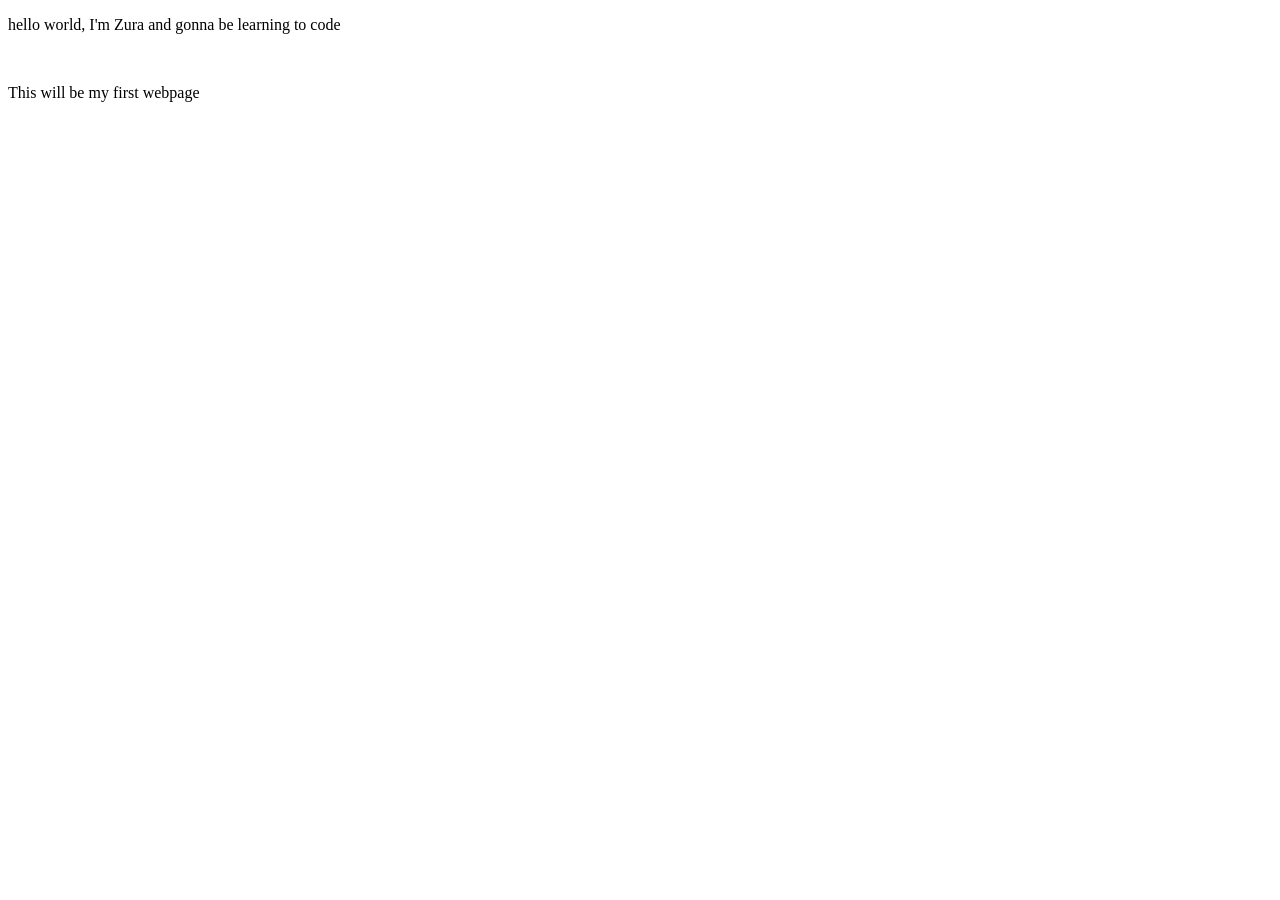
==== index.html @ 0adbd9dd "first web" ====
<!DOCTYPE html>
<html lang="en">
<head>
    <meta charset="UTF-8">
    <meta name="viewport" content="width=device-width, initial-scale=1.0">
    <title>Document</title>
</head>
<body>
    <p>hello world, I'm Zura and gonna be learning to code</p>
    <br>
    <p>This will be my first webpage</p>
</body>
</html>
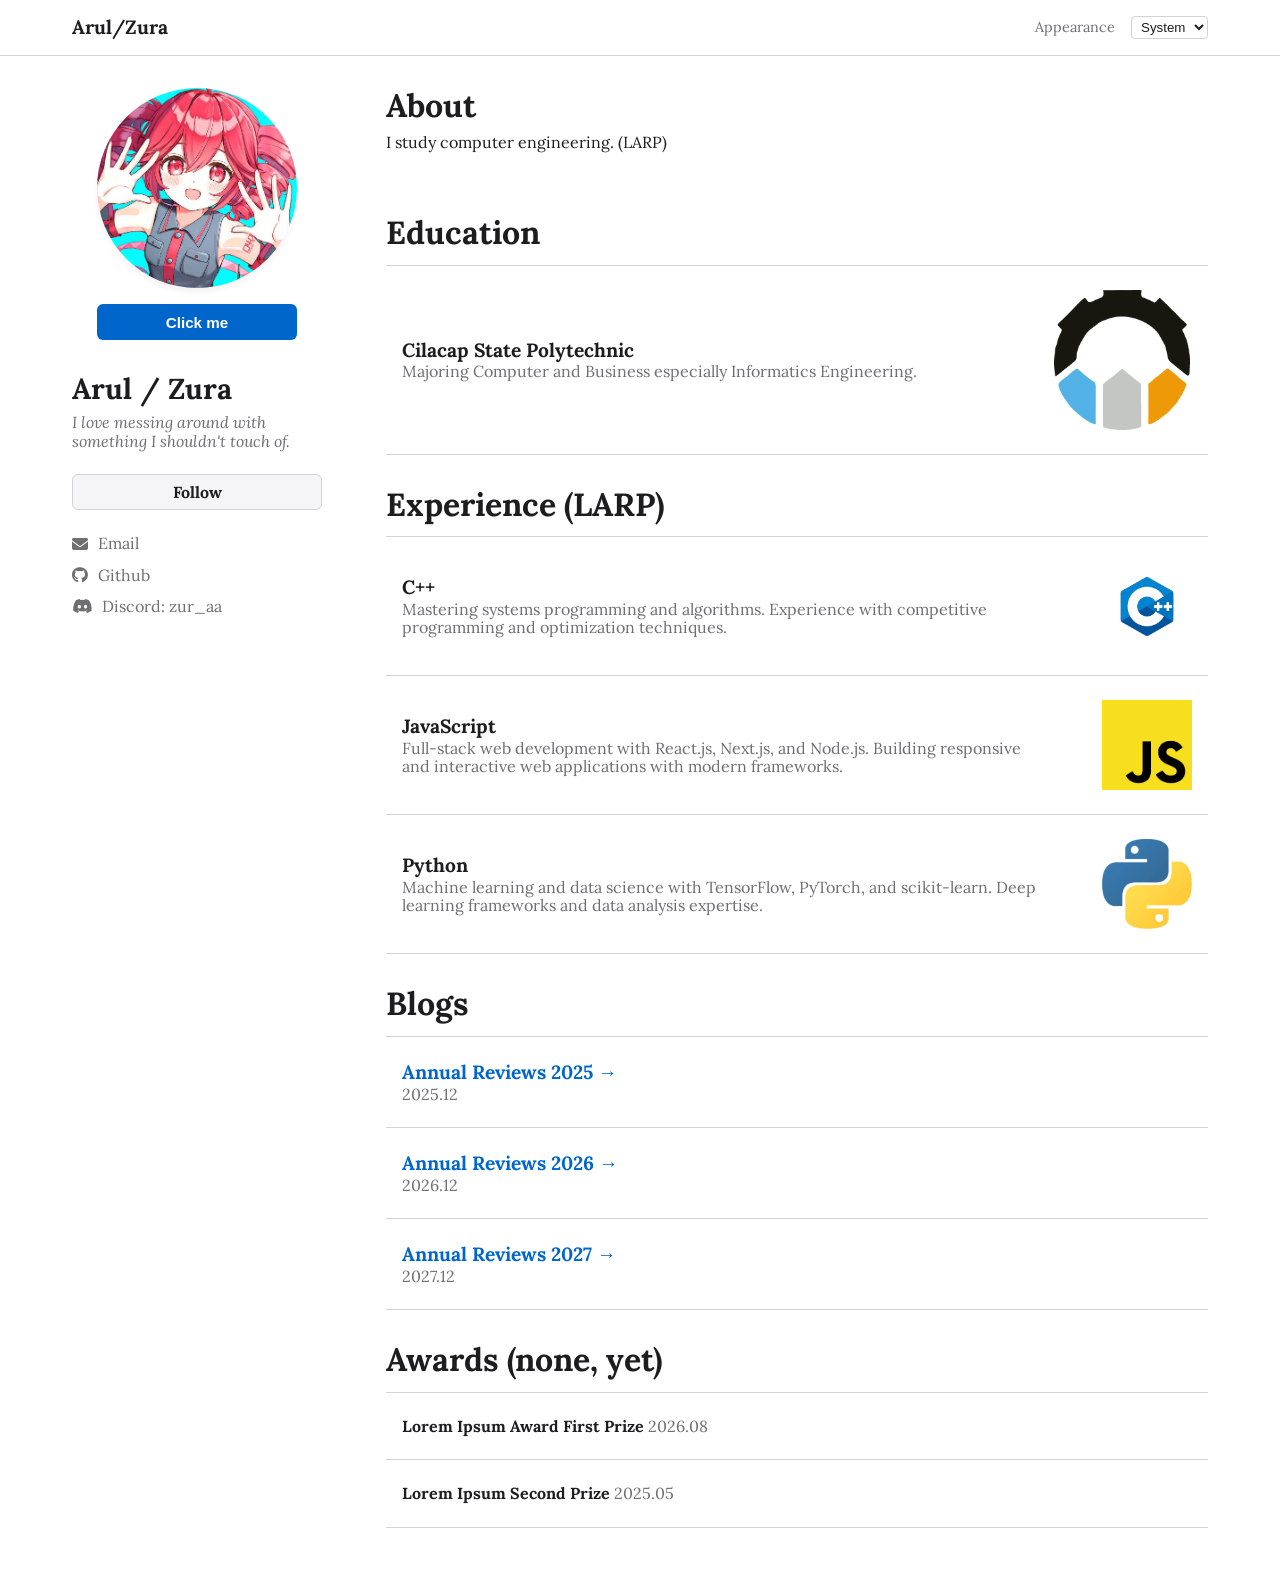
==== commit d0bff19d: "Update portfolio: add programming languages, frameworks, blogs, animations, and Teto interaction" ====
--- a/index.html
+++ b/index.html
@@ -1,13 +1,143 @@
 <!DOCTYPE html>
-<html lang="en">
+<html lang="en" data-theme="dark">
 <head>
     <meta charset="UTF-8">
     <meta name="viewport" content="width=device-width, initial-scale=1.0">
-    <title>Document</title>
+    <title>Arul Zura</title>
+    <link rel="preconnect" href="https://fonts.googleapis.com">
+    <link rel="preconnect" href="https://fonts.gstatic.com" crossorigin>
+    <link href="https://fonts.googleapis.com/css2?family=Lora:ital,wght@0,400;0,500;0,600;0,700;1,400&display=swap" rel="stylesheet">
+    <link rel="stylesheet" href="style.css?v=3">
+    <!-- FontAwesome for icons -->
+    <link rel="stylesheet" href="https://cdnjs.cloudflare.com/ajax/libs/font-awesome/6.4.0/css/all.min.css">
 </head>
 <body>
-    <p>hello world, I'm Zura and gonna be learning to code</p>
-    <br>
-    <p>This will be my first webpage</p>
+    <header class="top-nav">
+        <div class="top-nav-content">
+            <a href="/" class="nav-name">Arul/Zura</a>
+            <div class="theme-toggle">
+                <span>Appearance</span>
+                <select id="theme-select">
+                    <option value="system">System</option>
+                    <option value="light">Light</option>
+                    <option value="dark">Dark</option>
+                </select>
+            </div>
+        </div>
+    </header>
+
+    <div class="container">
+        <!-- Sidebar -->
+        <aside class="sidebar">
+            <div class="profile-container">
+                <div class="gif-container" id="gifContainer"></div>
+                <img src="images/profile_teto.jpg" alt="Portrait of Arul / Zura" class="avatar">
+                <button class="click-me-btn" id="clickMeBtn">Click me</button>
+            </div>
+            <h1>Arul / Zura</h1>
+            <p class="tagline">I love messing around with something I shouldn't touch of.</p>
+            
+            <a href="https://www.instagram.com/manrlhdytt/" target="_blank" class="follow-btn">Follow</a>
+            
+            <ul class="social-links">
+                <li><a href="mailto:manarulhdyt671@gmail.com"><i class="fa-solid fa-envelope"></i> Email</a></li>
+                <li><a href="https://github.com/zuraruldev" target="_blank"><i class="fa-brands fa-github"></i> Github</a></li>
+                <li><a href="#"><i class="fa-brands fa-discord"></i> Discord: zur_aa</a></li>
+            </ul>
+        </aside>
+
+        <!-- Main Content -->
+        <main class="content">
+            <section id="about">
+                <h2>About</h2>
+                <p>I study computer engineering. (LARP)</p>
+            </section>
+            
+            <section id="education">
+                <h2>Education</h2>
+                <a href="https://pnc.ac.id/tentang-kami-2/" target="_blank" class="item-link">
+                    <div class="item">
+                        <div class="item-text">
+                            <h3>Cilacap State Polytechnic</h3>
+                            <p>Majoring Computer and Business especially Informatics Engineering.</p>
+                        </div>
+                        <img src="images/cilacap_state_polytechnic.png" alt="Cilacap State Polytechnic" class="item-logo" id="poly-logo">
+                    </div>
+                </a>
+            </section>
+            
+            <section id="experience">
+                <h2>Experience (LARP)</h2>
+                
+                <div class="item-link">
+                    <div class="item">
+                        <div class="item-text">
+                            <h3>C++</h3>
+                            <p>Mastering systems programming and algorithms. Experience with competitive programming and optimization techniques.</p>
+                        </div>
+                        <img src="images/cpp.png" alt="C++" class="item-logo">
+                    </div>
+                </div>
+                
+                <div class="item-link">
+                    <div class="item">
+                        <div class="item-text">
+                            <h3>JavaScript</h3>
+                            <p>Full-stack web development with React.js, Next.js, and Node.js. Building responsive and interactive web applications with modern frameworks.</p>
+                        </div>
+                        <img src="images/javascript.png" alt="JavaScript" class="item-logo">
+                    </div>
+                </div>
+                
+                <div class="item-link">
+                    <div class="item">
+                        <div class="item-text">
+                            <h3>Python</h3>
+                            <p>Machine learning and data science with TensorFlow, PyTorch, and scikit-learn. Deep learning frameworks and data analysis expertise.</p>
+                        </div>
+                        <img src="images/pythonpng.png" alt="Python" class="item-logo">
+                    </div>
+                </div>
+            </section>
+            
+            <section id="blogs">
+                <h2>Blogs</h2>
+                <div class="item">
+                    <div class="item-text">
+                        <h3><a href="Blogs/index.html">Annual Reviews 2025 →</a></h3>
+                        <p>2025.12</p>
+                    </div>
+                </div>
+                <div class="item">
+                    <div class="item-text">
+                        <h3><a href="Blogs/index.html">Annual Reviews 2026 →</a></h3>
+                        <p>2026.12</p>
+                    </div>
+                </div>
+                <div class="item">
+                    <div class="item-text">
+                        <h3><a href="Blogs/index.html">Annual Reviews 2027 →</a></h3>
+                        <p>2027.12</p>
+                    </div>
+                </div>
+            </section>
+            
+            <section id="awards">
+                <h2>Awards (none, yet)</h2>
+                <div class="item">
+                    <div class="item-text">
+                        <p><strong>Lorem Ipsum Award First Prize</strong> 2026.08</p>
+                    </div>
+                </div>
+                <div class="item">
+                    <div class="item-text">
+                        <p><strong>Lorem Ipsum Second Prize</strong> 2025.05</p>
+                    </div>
+                </div>
+            </section>
+        </main>
+    </div>
+    
+    <script src="script.js"></script>
 </body>
 </html>
--- a/style.css
+++ b/style.css
@@ -0,0 +1,486 @@
+:root {
+    --bg-color: #ffffff;
+    --text-color: #1d1d1f;
+    --text-muted: #6e6e73;
+    --link-color: #0066cc;
+    --border-color: #d2d2d7;
+    --btn-bg: #f5f5f7;
+    --btn-hover: #e8e8ed;
+    --shadow: 0 4px 6px rgba(0, 0, 0, 0.05);
+}
+
+[data-theme="dark"] {
+    --bg-color: #081720;
+    --text-color: #eaf7fc;
+    --text-muted: #a9c1cc;
+    --link-color: #75cbf2;
+    --border-color: rgba(117, 203, 242, 0.18);
+    --btn-bg: rgba(13, 30, 40, 0.68);
+    --btn-hover: rgba(13, 30, 40, 0.85);
+    --shadow: 0 16px 44px rgba(0, 0, 0, 0.3);
+}
+
+* {
+    box-sizing: border-box;
+    margin: 0;
+    padding: 0;
+    transition: background-color 0.3s ease, color 0.3s ease, border-color 0.3s ease;
+}
+
+body {
+    font-family: 'Lora', "Iowan Old Style", "Palatino Linotype", "Book Antiqua", Georgia, serif;
+    background-color: var(--bg-color);
+    color: var(--text-color);
+    line-height: 1.15;
+}
+
+[data-theme="dark"] body {
+    background-image: radial-gradient(circle at 78% -10rem, rgba(56, 189, 248, 0.07), transparent 34rem);
+}
+
+a {
+    color: var(--link-color);
+    text-decoration: none;
+}
+
+a:hover {
+    text-decoration: underline;
+}
+
+hr {
+    display: none;
+}
+
+.top-nav {
+    border-bottom: 1px solid var(--border-color);
+}
+
+.top-nav-content {
+    display: flex;
+    justify-content: space-between;
+    align-items: center;
+    max-width: 1200px;
+    margin: 0 auto;
+    padding: 1rem 2rem;
+}
+
+.nav-name {
+    font-weight: bold;
+    font-size: 1.2rem;
+    color: var(--text-color);
+}
+
+.nav-name:hover {
+    text-decoration: none;
+}
+
+.container {
+    max-width: 1200px;
+    margin: 0 auto;
+    padding: 2rem;
+    display: flex;
+    gap: 4rem;
+}
+
+/* Sidebar */
+.sidebar {
+    width: 250px;
+    flex-shrink: 0;
+    position: sticky;
+    top: 2rem;
+    height: max-content;
+}
+
+.theme-toggle {
+    display: flex;
+    justify-content: space-between;
+    align-items: center;
+    font-size: 0.9rem;
+    color: var(--text-muted);
+    gap: 1rem;
+}
+
+.theme-toggle select {
+    background: var(--bg-color);
+    color: var(--text-color);
+    border: 1px solid var(--border-color);
+    border-radius: 4px;
+    padding: 2px 5px;
+    cursor: pointer;
+}
+
+/* Profile Container */
+.profile-container {
+    position: relative;
+    margin-bottom: 1rem;
+    display: flex;
+    flex-direction: column;
+    align-items: center;
+}
+
+.gif-container {
+    position: absolute;
+    left: -120px;
+    top: 50%;
+    transform: translateY(-50%);
+    width: 100px;
+    height: 100px;
+    opacity: 0;
+    pointer-events: none;
+    animation: slideInGif 0.5s ease-out forwards;
+}
+
+.gif-container img {
+    width: 100%;
+    height: 100%;
+    object-fit: contain;
+}
+
+.gif-container.active {
+    opacity: 1;
+    pointer-events: auto;
+    animation: slideInGif 0.5s ease-out;
+}
+
+.gif-container.inactive {
+    animation: slideOutGif 0.5s ease-out forwards;
+}
+
+@keyframes slideInGif {
+    from {
+        opacity: 0;
+        transform: translateY(-50%) translateX(20px);
+    }
+    to {
+        opacity: 1;
+        transform: translateY(-50%) translateX(0);
+    }
+}
+
+@keyframes slideOutGif {
+    from {
+        opacity: 1;
+        transform: translateY(-50%) translateX(0);
+    }
+    to {
+        opacity: 0;
+        transform: translateY(-50%) translateX(20px);
+    }
+}
+
+.avatar {
+    width: 200px;
+    height: 200px;
+    border-radius: 50%;
+    object-fit: cover;
+    margin-bottom: 1rem;
+    box-shadow: var(--shadow);
+    animation: fadeInAvatar 0.6s ease-out;
+    transition: transform 0.3s ease;
+    flex-shrink: 0;
+}
+
+.avatar:hover {
+    transform: scale(1.05);
+}
+
+@keyframes fadeInAvatar {
+    from {
+        opacity: 0;
+        transform: scale(0.95);
+    }
+    to {
+        opacity: 1;
+        transform: scale(1);
+    }
+}
+
+.click-me-btn {
+    display: block;
+    width: 100%;
+    max-width: 200px;
+    padding: 0.6rem;
+    background-color: var(--link-color);
+    color: white;
+    border: none;
+    border-radius: 6px;
+    cursor: pointer;
+    font-weight: bold;
+    font-size: 0.95rem;
+    margin-bottom: 1rem;
+    transition: transform 0.2s ease, box-shadow 0.2s ease;
+    animation: popIn 0.5s cubic-bezier(0.68, -0.55, 0.265, 1.55);
+}
+
+.click-me-btn:hover {
+    transform: scale(1.05);
+    box-shadow: 0 6px 12px rgba(0, 102, 204, 0.3);
+}
+
+.click-me-btn:active {
+    transform: scale(0.98);
+}
+
+@keyframes popIn {
+    from {
+        opacity: 0;
+        transform: scale(0.5);
+    }
+    to {
+        opacity: 1;
+        transform: scale(1);
+    }
+}
+
+h1 {
+    font-size: 1.8rem;
+    margin-bottom: 0.5rem;
+    animation: fadeInText 0.6s ease-out 0.1s backwards;
+}
+
+@keyframes fadeInText {
+    from {
+        opacity: 0;
+        transform: translateY(10px);
+    }
+    to {
+        opacity: 1;
+        transform: translateY(0);
+    }
+}
+
+.tagline {
+    color: var(--text-muted);
+    margin-bottom: 1.5rem;
+    font-style: italic;
+    animation: fadeInText 0.6s ease-out 0.2s backwards;
+}
+
+.follow-btn {
+    display: block;
+    text-align: center;
+    width: 100%;
+    padding: 0.5rem;
+    background-color: var(--btn-bg);
+    color: var(--text-color);
+    border: 1px solid var(--border-color);
+    border-radius: 6px;
+    cursor: pointer;
+    font-weight: bold;
+    margin-bottom: 1.5rem;
+    animation: fadeInText 0.6s ease-out 0.3s backwards;
+    transition: background-color 0.2s ease, transform 0.2s ease;
+}
+
+.follow-btn:hover {
+    background-color: var(--btn-hover);
+    transform: translateY(-2px);
+}
+
+.social-links {
+    list-style: none;
+    animation: fadeInText 0.6s ease-out 0.4s backwards;
+}
+
+.social-links li {
+    margin-bottom: 0.8rem;
+}
+
+.social-links a {
+    color: var(--text-muted);
+    display: flex;
+    align-items: center;
+    gap: 10px;
+    transition: transform 0.2s ease;
+}
+
+.social-links a:hover {
+    color: var(--text-color);
+    text-decoration: none;
+    transform: translateX(5px);
+}
+
+/* Main Content */
+.content {
+    flex-grow: 1;
+}
+
+section {
+    margin-bottom: 2rem;
+    animation: fadeInSection 0.6s ease-out;
+}
+
+@keyframes fadeInSection {
+    from {
+        opacity: 0;
+        transform: translateY(20px);
+    }
+    to {
+        opacity: 1;
+        transform: translateY(0);
+    }
+}
+
+section h2 {
+    font-size: 2rem;
+    margin-bottom: 0;
+    padding-bottom: 0.8rem;
+    font-weight: 700;
+    border-bottom: 1px solid var(--border-color);
+}
+
+#about h2 {
+    border-bottom: none;
+    padding-bottom: 0;
+    margin-bottom: 0.5rem;
+}
+
+#about p {
+    color: var(--text-color);
+}
+
+#about {
+    margin-bottom: 4rem;
+}
+
+.item {
+    display: flex;
+    justify-content: space-between;
+    align-items: center;
+    gap: 4rem;
+    padding: 1.5rem 1rem;
+    border-bottom: 1px solid var(--border-color);
+    transition: background-color 0.2s, transform 0.2s ease;
+    cursor: default;
+}
+
+.item:hover {
+    background-color: var(--btn-bg);
+    transform: translateX(5px);
+}
+
+.item-link {
+    color: inherit;
+    text-decoration: none;
+    display: block;
+    cursor: default;
+}
+
+.item-link:hover {
+    text-decoration: none;
+}
+
+.item-link .item {
+    /* If item is inside link, let it still handle the border */
+}
+
+.item-text {
+    padding: 0;
+    flex-grow: 1;
+}
+
+.item-text h3 {
+    font-size: 1.2rem;
+    margin-bottom: 0.1rem;
+}
+
+.item-text p {
+    color: var(--text-muted);
+    margin-top: 0;
+}
+
+.item-logo {
+    width: 90px;
+    height: 90px;
+    object-fit: contain;
+    flex-shrink: 0;
+    transition: transform 0.3s ease;
+    animation: rotateIn 0.6s ease-out;
+}
+
+.item-logo:hover {
+    transform: scale(1.1) rotate(5deg);
+}
+
+@keyframes rotateIn {
+    from {
+        opacity: 0;
+        transform: rotate(-20deg) scale(0.8);
+    }
+    to {
+        opacity: 1;
+        transform: rotate(0) scale(1);
+    }
+}
+
+#poly-logo {
+    width: 140px;
+    height: 140px;
+}
+
+#awards ul {
+    list-style-position: inside;
+    color: var(--text-muted);
+}
+
+#awards li {
+    margin-bottom: 0.5rem;
+}
+
+#awards strong {
+    color: var(--text-color);
+}
+
+/* Responsive */
+@media (max-width: 768px) {
+    .top-nav-content {
+        padding: 1rem;
+    }
+    
+    .container {
+        flex-direction: column;
+        gap: 2rem;
+    }
+    
+    .sidebar {
+        width: 100%;
+        text-align: center;
+        display: flex;
+        flex-direction: column;
+        align-items: center;
+        position: relative;
+        top: 0;
+    }
+    
+    .profile-container {
+        width: 100%;
+    }
+    
+    .gif-container {
+        position: static;
+        transform: none;
+        margin-bottom: 1rem;
+        width: 100px;
+        height: 100px;
+    }
+    
+    .gif-container.inactive {
+        display: none;
+    }
+    
+    .social-links {
+        display: flex;
+        flex-wrap: wrap;
+        justify-content: center;
+        gap: 1.5rem;
+    }
+    
+    .social-links li {
+        margin-bottom: 0;
+    }
+    
+    .theme-toggle {
+        width: 100%;
+        max-width: 250px;
+    }
+}
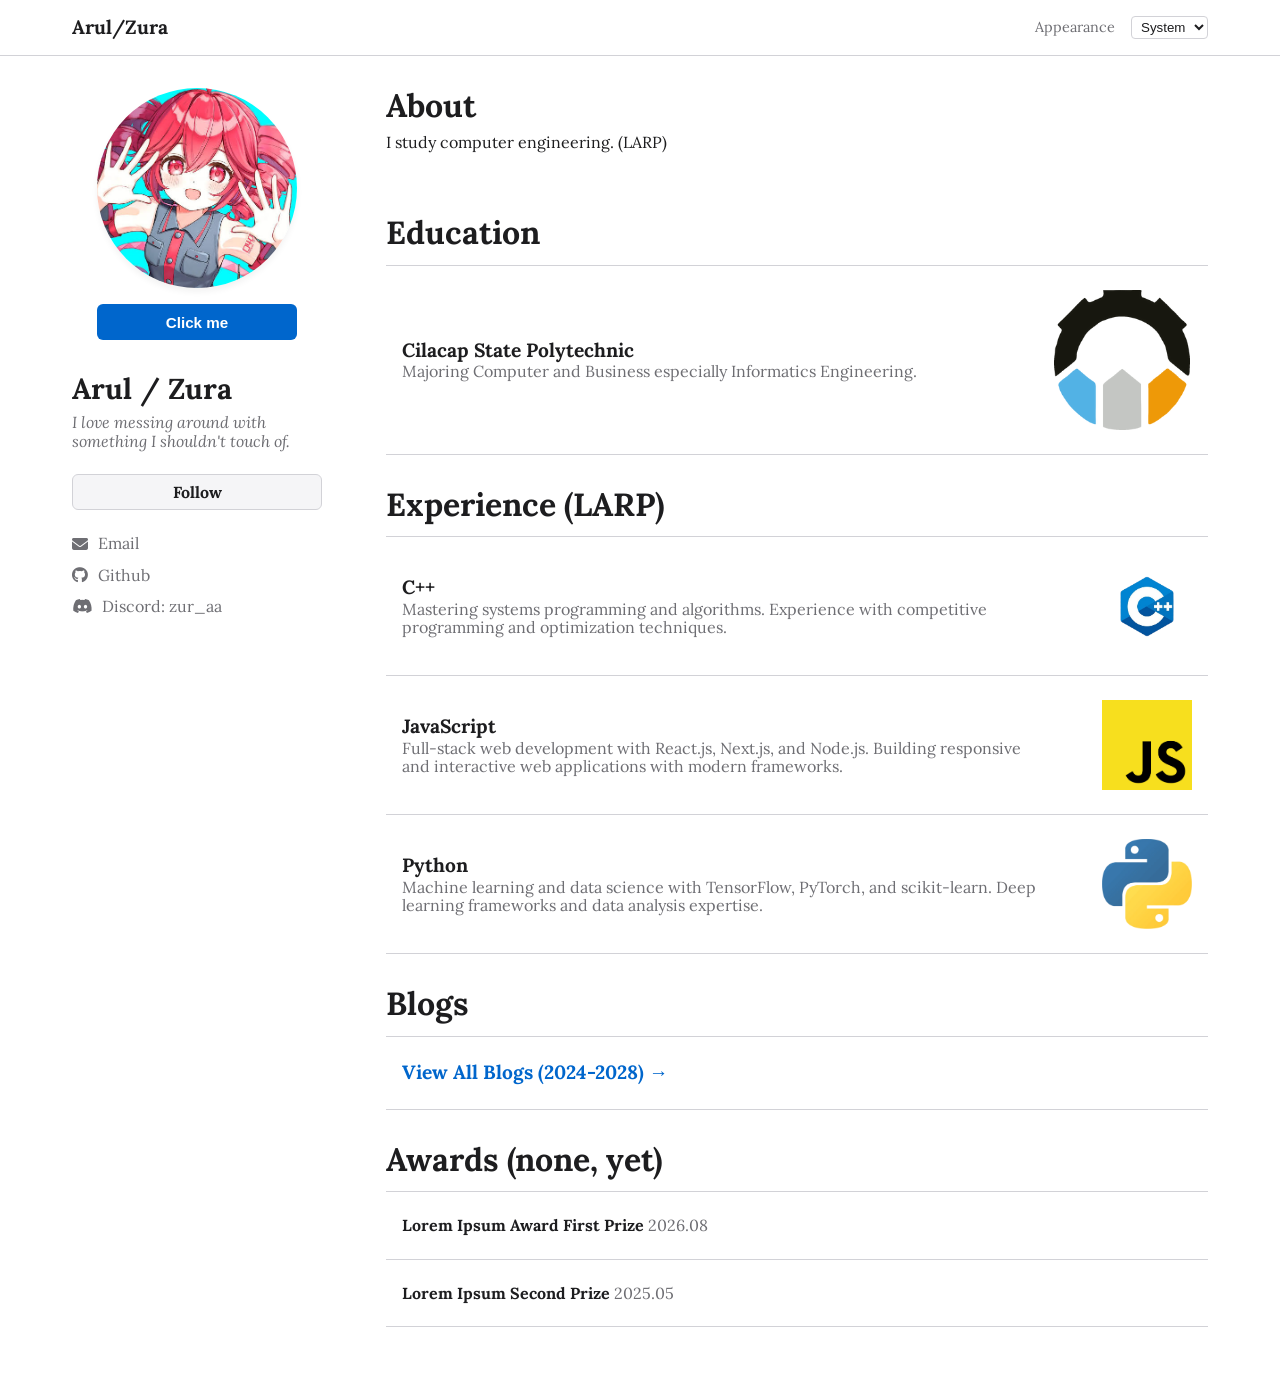
==== commit bec11861: "Fix blogs section to link to full blog page with all entries" ====
--- a/index.html
+++ b/index.html
@@ -104,20 +104,7 @@
                 <h2>Blogs</h2>
                 <div class="item">
                     <div class="item-text">
-                        <h3><a href="Blogs/index.html">Annual Reviews 2025 →</a></h3>
-                        <p>2025.12</p>
-                    </div>
-                </div>
-                <div class="item">
-                    <div class="item-text">
-                        <h3><a href="Blogs/index.html">Annual Reviews 2026 →</a></h3>
-                        <p>2026.12</p>
-                    </div>
-                </div>
-                <div class="item">
-                    <div class="item-text">
-                        <h3><a href="Blogs/index.html">Annual Reviews 2027 →</a></h3>
-                        <p>2027.12</p>
+                        <h3><a href="Blogs/index.html">View All Blogs (2024-2028) →</a></h3>
                     </div>
                 </div>
             </section>
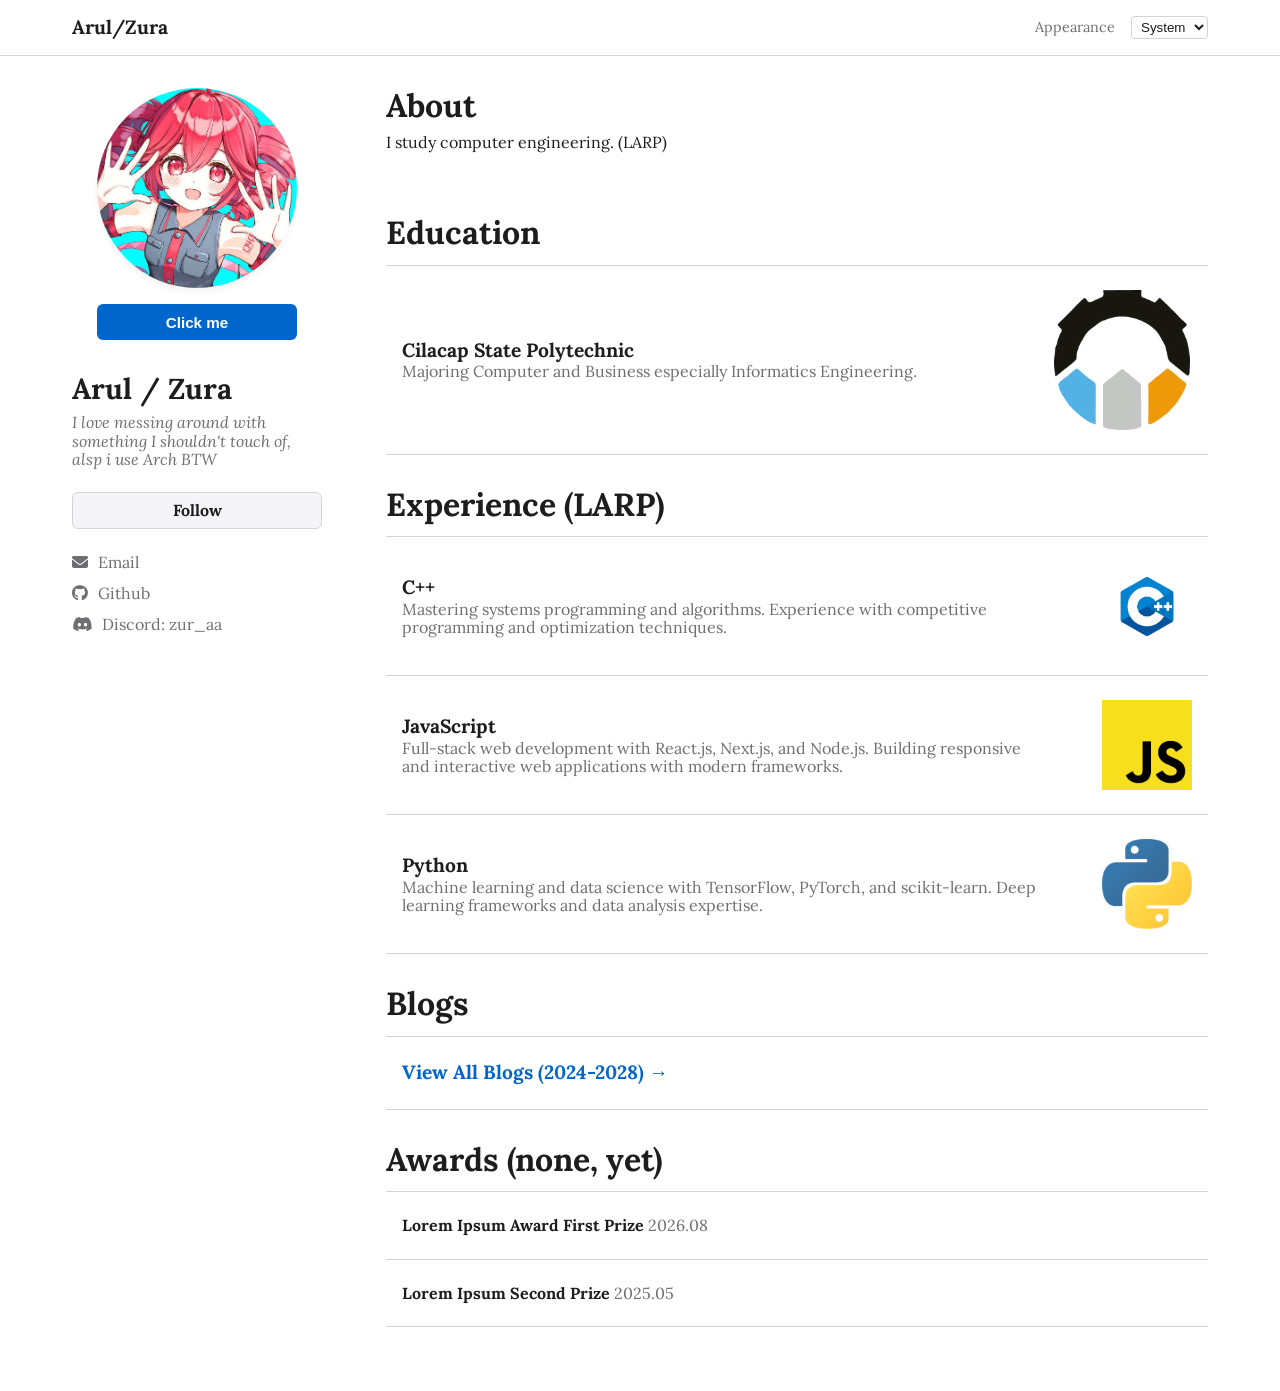
==== commit f20b3fea: "Update index.html" ====
--- a/index.html
+++ b/index.html
@@ -35,7 +35,7 @@
                 <button class="click-me-btn" id="clickMeBtn">Click me</button>
             </div>
             <h1>Arul / Zura</h1>
-            <p class="tagline">I love messing around with something I shouldn't touch of.</p>
+            <p class="tagline">I love messing around with something I shouldn't touch of, alsp i use Arch BTW</p>
             
             <a href="https://www.instagram.com/manrlhdytt/" target="_blank" class="follow-btn">Follow</a>
             
@@ -127,4 +127,4 @@
     
     <script src="script.js"></script>
 </body>
-</html>+</html>
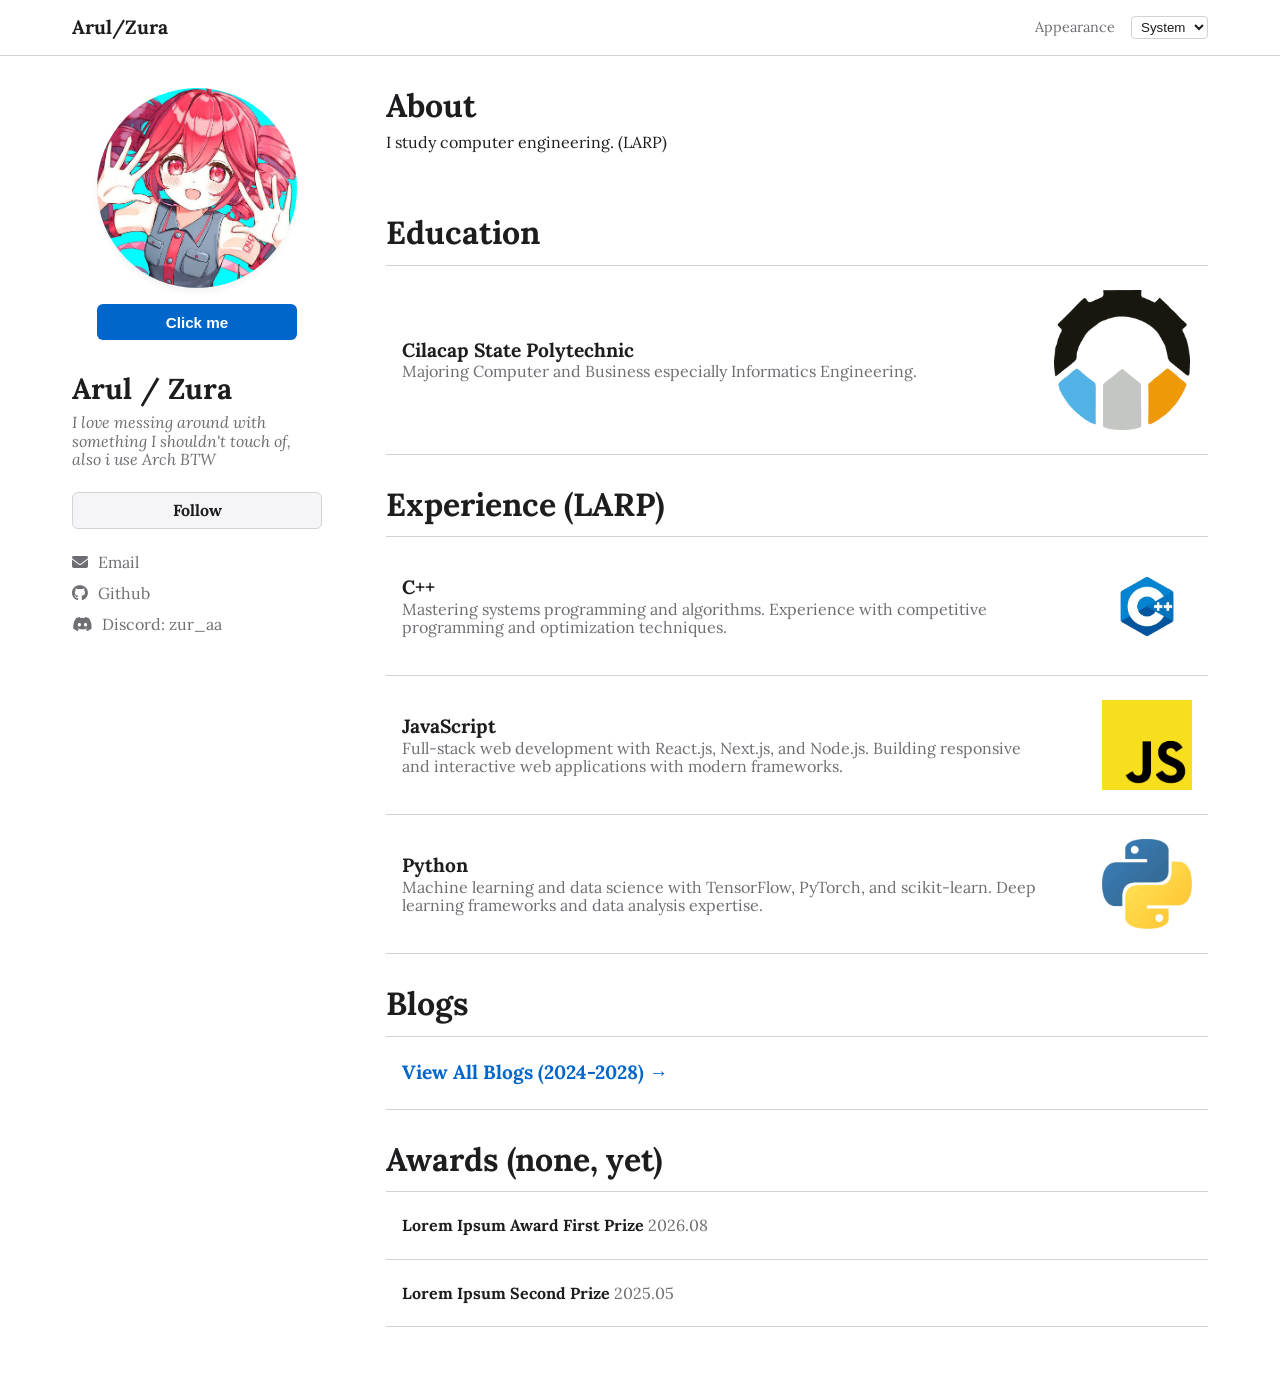
==== commit 788be0da: "Update index.html" ====
--- a/index.html
+++ b/index.html
@@ -35,7 +35,7 @@
                 <button class="click-me-btn" id="clickMeBtn">Click me</button>
             </div>
             <h1>Arul / Zura</h1>
-            <p class="tagline">I love messing around with something I shouldn't touch of, alsp i use Arch BTW</p>
+            <p class="tagline">I love messing around with something I shouldn't touch of, also i use Arch BTW</p>
             
             <a href="https://www.instagram.com/manrlhdytt/" target="_blank" class="follow-btn">Follow</a>
             
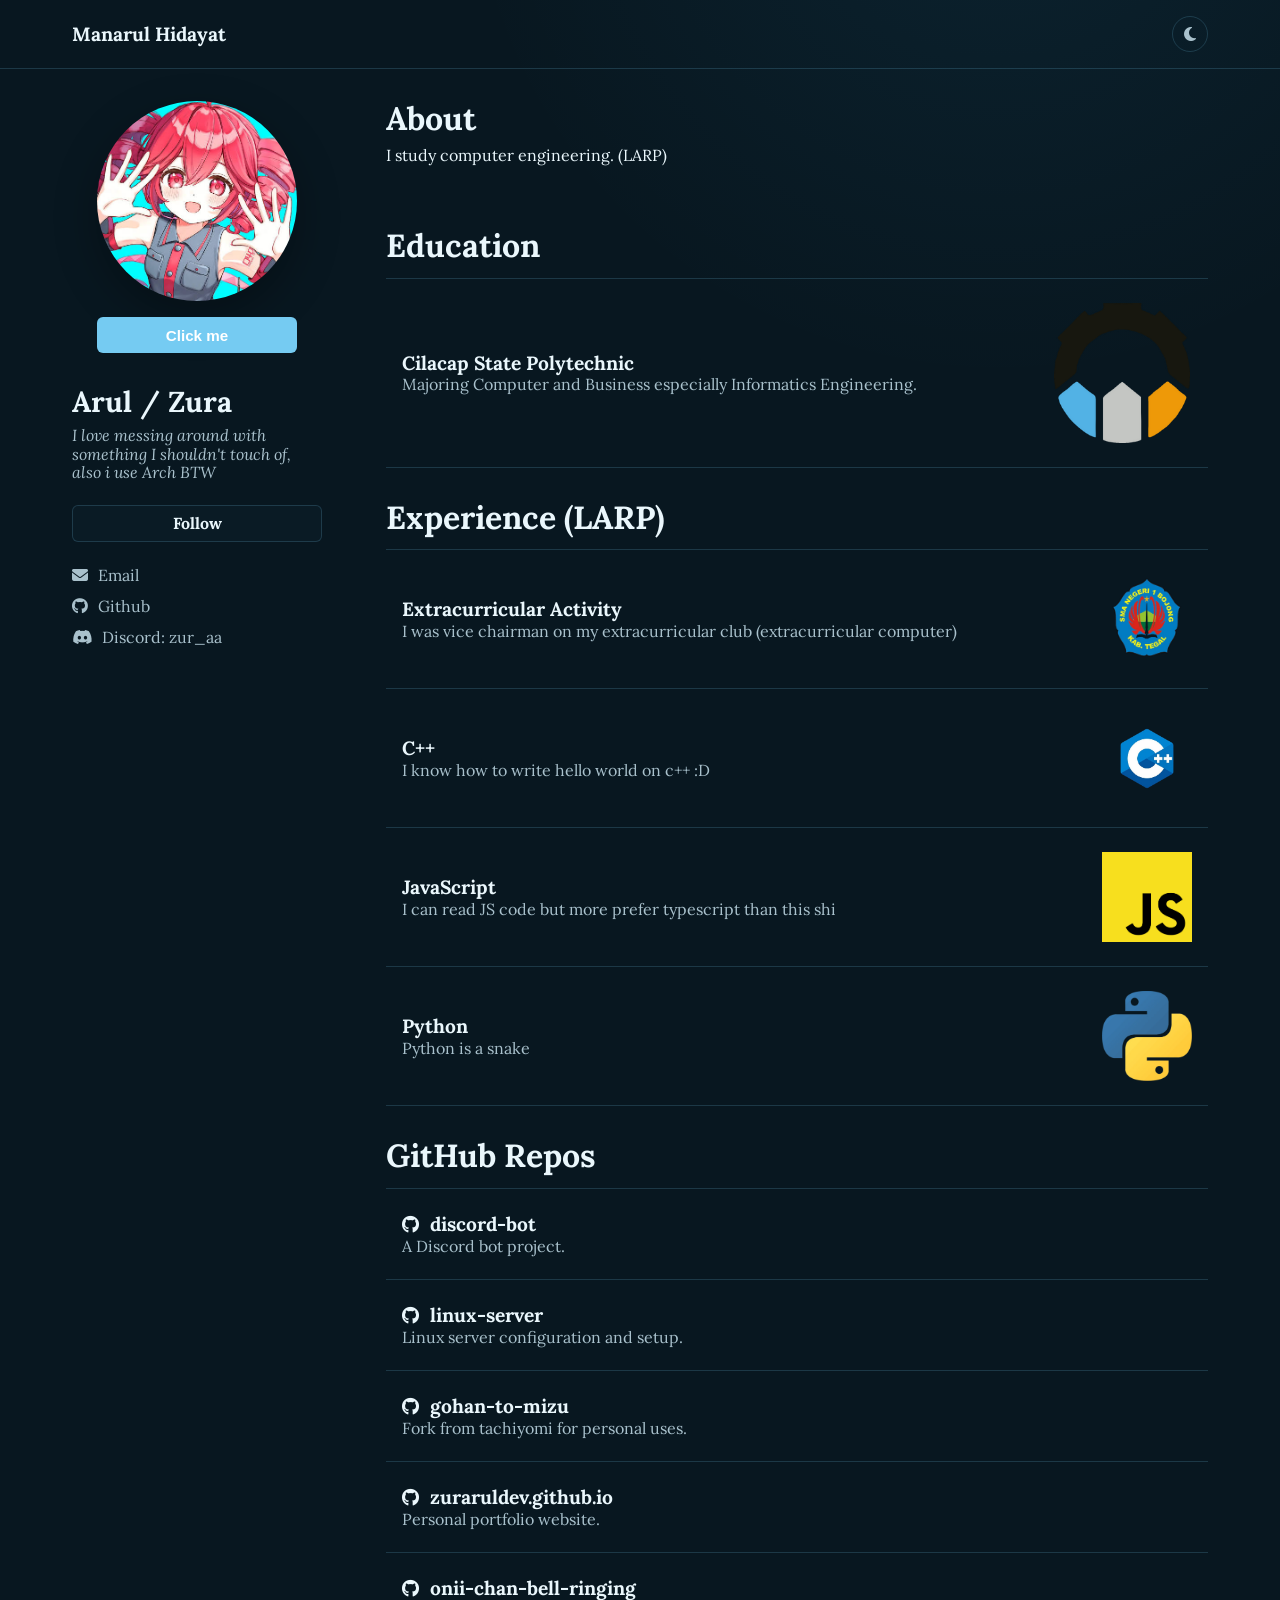
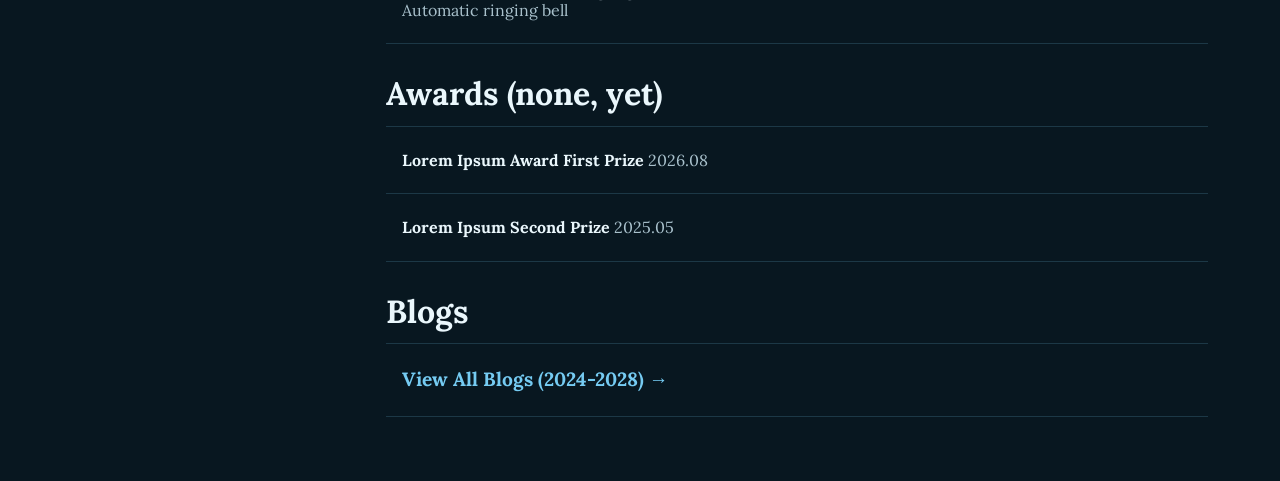
==== commit 62c9ce65: "feat: icon theme toggle, github repos section, move blogs below awards, add SMAN 1 Bojong" ====
--- a/index.html
+++ b/index.html
@@ -14,15 +14,10 @@
 <body>
     <header class="top-nav">
         <div class="top-nav-content">
-            <a href="/" class="nav-name">Arul/Zura</a>
-            <div class="theme-toggle">
-                <span>Appearance</span>
-                <select id="theme-select">
-                    <option value="system">System</option>
-                    <option value="light">Light</option>
-                    <option value="dark">Dark</option>
-                </select>
-            </div>
+            <a href="/" class="nav-name">Manarul Hidayat</a>
+            <button id="theme-toggle-btn" class="theme-toggle-btn" aria-label="Toggle theme">
+                <i class="fa-solid fa-moon"></i>
+            </button>
         </div>
     </header>
 
@@ -72,8 +67,18 @@
                 <div class="item-link">
                     <div class="item">
                         <div class="item-text">
+                            <h3>Extracurricular Activity</h3>
+                            <p>I was vice chairman on my extracurricular club (extracurricular computer)</p>
+                        </div>
+                        <img src="images/sman1bojong.png" alt="SMAN 1 Bojong" class="item-logo">
+                    </div>
+                </div>
+                
+                <div class="item-link">
+                    <div class="item">
+                        <div class="item-text">
                             <h3>C++</h3>
-                            <p>Mastering systems programming and algorithms. Experience with competitive programming and optimization techniques.</p>
+                            <p>I know how to write hello world on c++ :D</p>
                         </div>
                         <img src="images/cpp.png" alt="C++" class="item-logo">
                     </div>
@@ -83,7 +88,7 @@
                     <div class="item">
                         <div class="item-text">
                             <h3>JavaScript</h3>
-                            <p>Full-stack web development with React.js, Next.js, and Node.js. Building responsive and interactive web applications with modern frameworks.</p>
+                            <p>I can read JS code but more prefer typescript than this shi</p>
                         </div>
                         <img src="images/javascript.png" alt="JavaScript" class="item-logo">
                     </div>
@@ -93,20 +98,55 @@
                     <div class="item">
                         <div class="item-text">
                             <h3>Python</h3>
-                            <p>Machine learning and data science with TensorFlow, PyTorch, and scikit-learn. Deep learning frameworks and data analysis expertise.</p>
+                            <p>Python is a snake</p>
                         </div>
                         <img src="images/pythonpng.png" alt="Python" class="item-logo">
                     </div>
                 </div>
             </section>
             
-            <section id="blogs">
-                <h2>Blogs</h2>
-                <div class="item">
-                    <div class="item-text">
-                        <h3><a href="Blogs/index.html">View All Blogs (2024-2028) →</a></h3>
+            <section id="repos">
+                <h2>GitHub Repos</h2>
+                <a href="https://github.com/zuraruldev/discord-bot" target="_blank" class="item-link">
+                    <div class="item">
+                        <div class="item-text">
+                            <h3><i class="fa-brands fa-github"></i> discord-bot</h3>
+                            <p>A Discord bot project.</p>
+                        </div>
                     </div>
-                </div>
+                </a>
+                <a href="https://github.com/zuraruldev/linux-server" target="_blank" class="item-link">
+                    <div class="item">
+                        <div class="item-text">
+                            <h3><i class="fa-brands fa-github"></i> linux-server</h3>
+                            <p>Linux server configuration and setup.</p>
+                        </div>
+                    </div>
+                </a>
+                <a href="https://github.com/zuraruldev/gohan-to-mizu" target="_blank" class="item-link">
+                    <div class="item">
+                        <div class="item-text">
+                            <h3><i class="fa-brands fa-github"></i> gohan-to-mizu</h3>
+                            <p>Fork from tachiyomi for personal uses.</p>
+                        </div>
+                    </div>
+                </a>
+                <a href="https://github.com/zuraruldev/zuraruldev.github.io" target="_blank" class="item-link">
+                    <div class="item">
+                        <div class="item-text">
+                            <h3><i class="fa-brands fa-github"></i> zuraruldev.github.io</h3>
+                            <p>Personal portfolio website.</p>
+                        </div>
+                    </div>
+                </a>
+                <a href="https://github.com/zuraruldev/onii-chan-bell-ringing" target="_blank" class="item-link">
+                    <div class="item">
+                        <div class="item-text">
+                            <h3><i class="fa-brands fa-github"></i> onii-chan-bell-ringing</h3>
+                            <p>Automatic ringing bell</p>
+                        </div>
+                    </div>
+                </a>
             </section>
             
             <section id="awards">
@@ -122,6 +162,15 @@
                     </div>
                 </div>
             </section>
+
+            <section id="blogs">
+                <h2>Blogs</h2>
+                <div class="item">
+                    <div class="item-text">
+                        <h3><a href="Blogs/index.html">View All Blogs (2024-2028) →</a></h3>
+                    </div>
+                </div>
+            </section>
         </main>
     </div>
     
--- a/style.css
+++ b/style.css
@@ -91,22 +91,25 @@
     height: max-content;
 }
 
-.theme-toggle {
+.theme-toggle-btn {
+    background: none;
+    border: 1px solid var(--border-color);
+    border-radius: 50%;
+    width: 36px;
+    height: 36px;
     display: flex;
-    justify-content: space-between;
     align-items: center;
-    font-size: 0.9rem;
+    justify-content: center;
+    cursor: pointer;
     color: var(--text-muted);
-    gap: 1rem;
-}
-
-.theme-toggle select {
-    background: var(--bg-color);
-    color: var(--text-color);
-    border: 1px solid var(--border-color);
-    border-radius: 4px;
-    padding: 2px 5px;
-    cursor: pointer;
+    font-size: 1rem;
+    transition: background-color 0.2s ease, color 0.2s ease, transform 0.2s ease;
+}
+
+.theme-toggle-btn:hover {
+    background-color: var(--btn-bg);
+    color: var(--text-color);
+    transform: scale(1.1);
 }
 
 /* Profile Container */
@@ -431,6 +434,19 @@
     color: var(--text-color);
 }
 
+#repos .item-link {
+    cursor: pointer;
+}
+
+#repos .item-link .item {
+    cursor: pointer;
+}
+
+#repos .item-text h3 i {
+    margin-right: 0.4rem;
+    font-size: 1.1rem;
+}
+
 /* Responsive */
 @media (max-width: 768px) {
     .top-nav-content {
@@ -479,8 +495,11 @@
         margin-bottom: 0;
     }
     
-    .theme-toggle {
-        width: 100%;
-        max-width: 250px;
-    }
-}
+    .item {
+        gap: 1rem;
+    }
+
+    #repos .item-text h3 i {
+        font-size: 1rem;
+    }
+}
